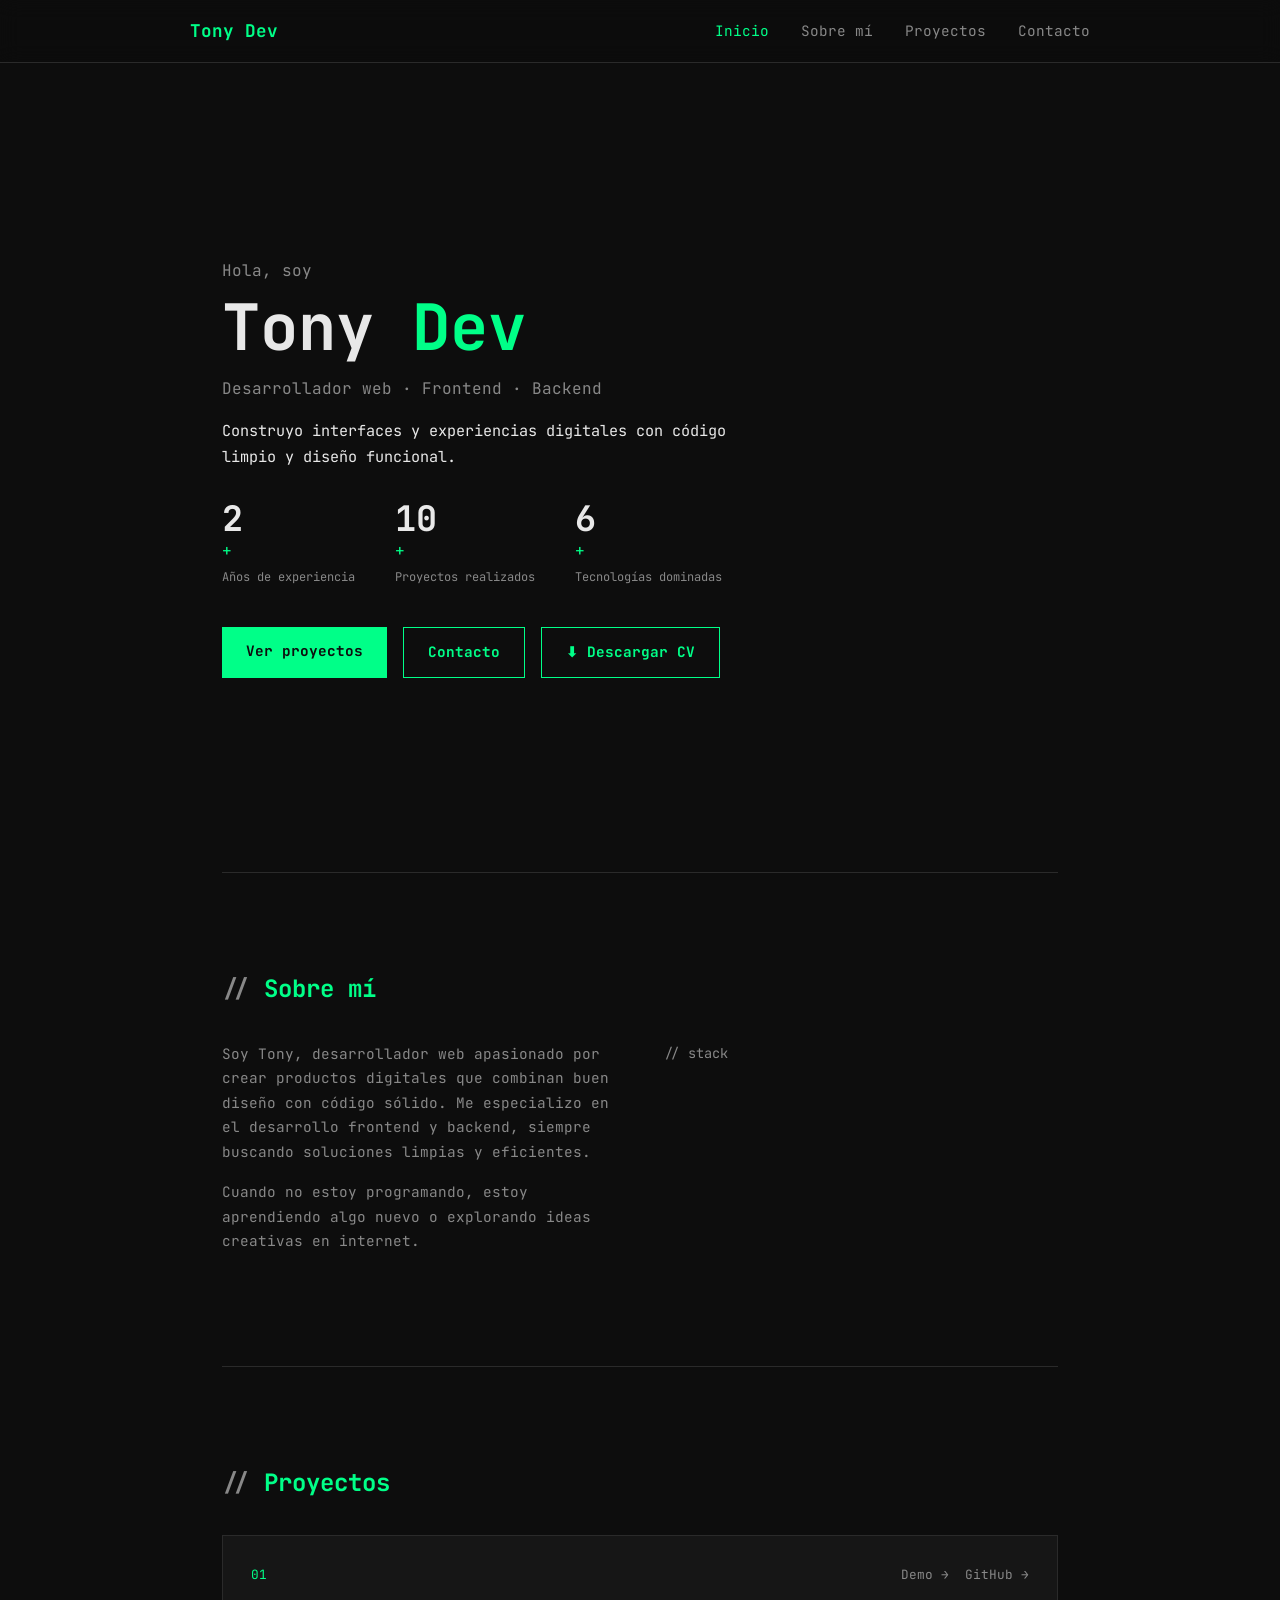
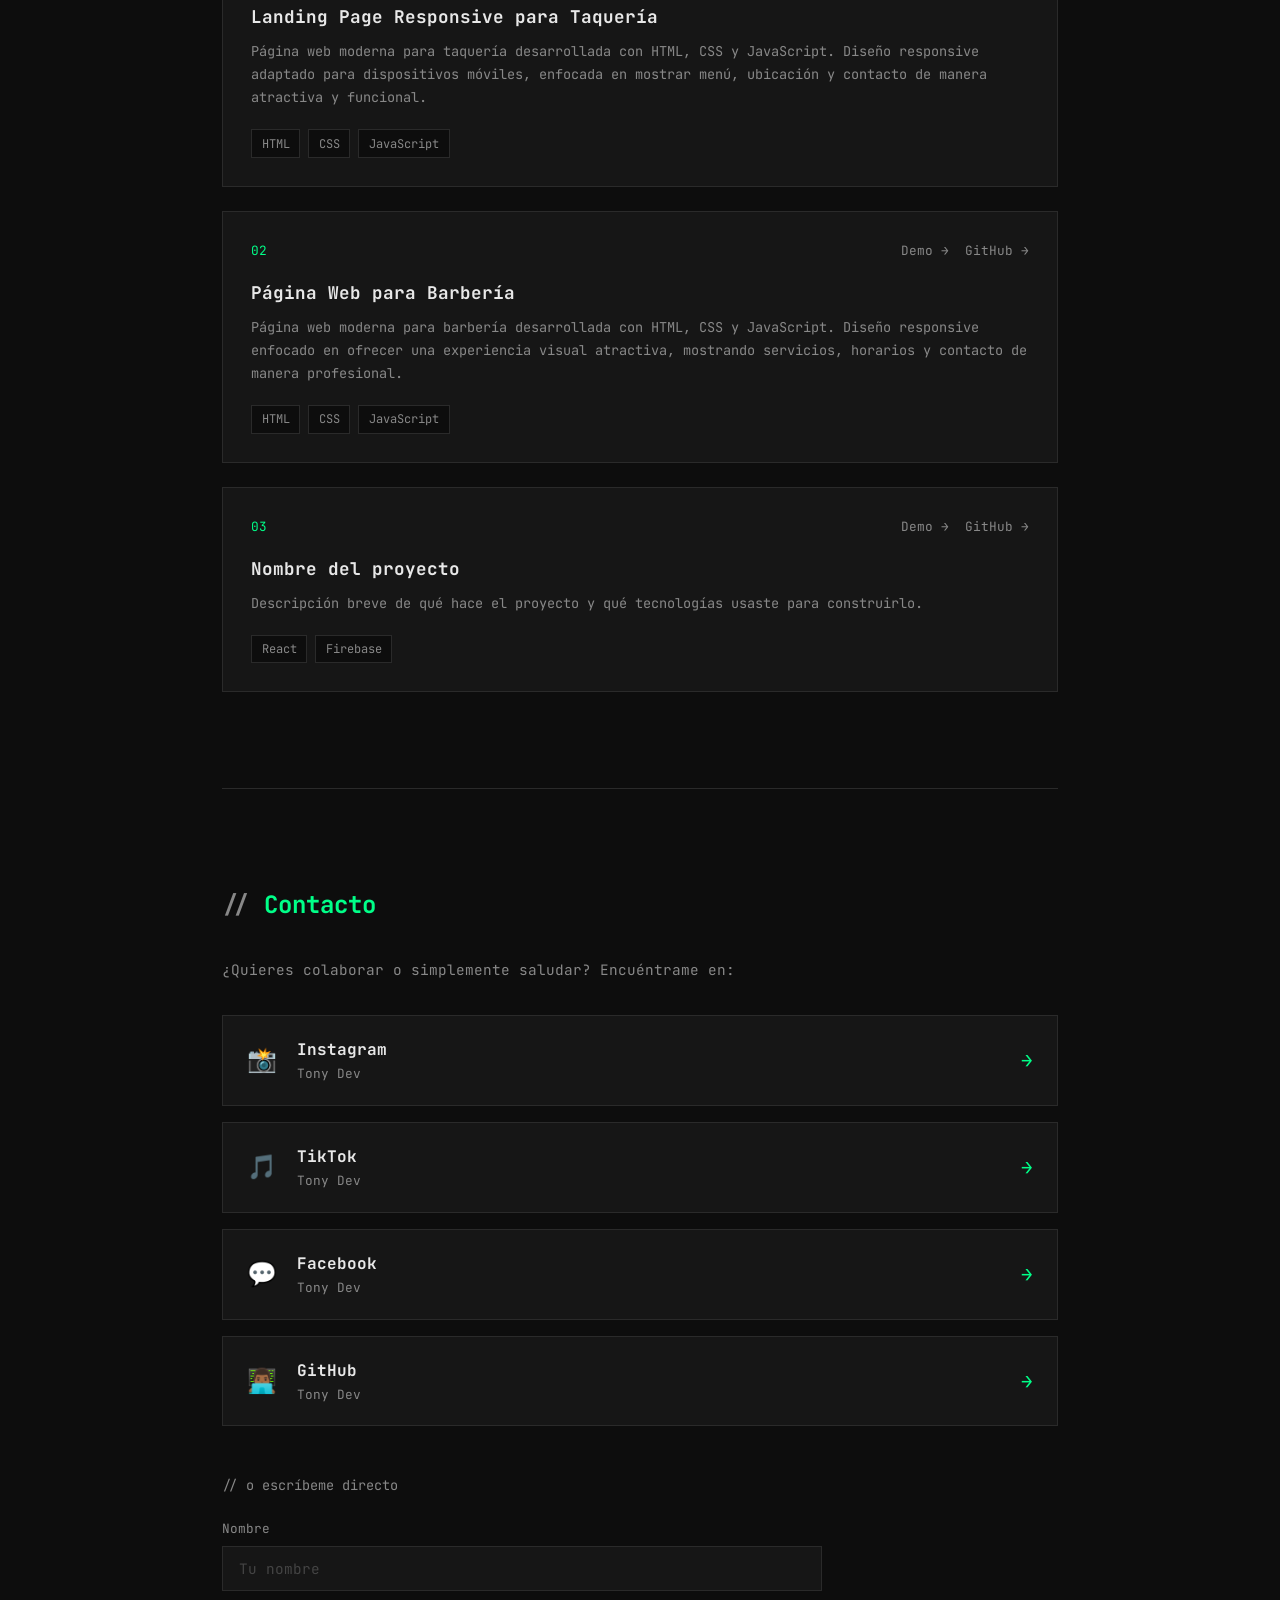
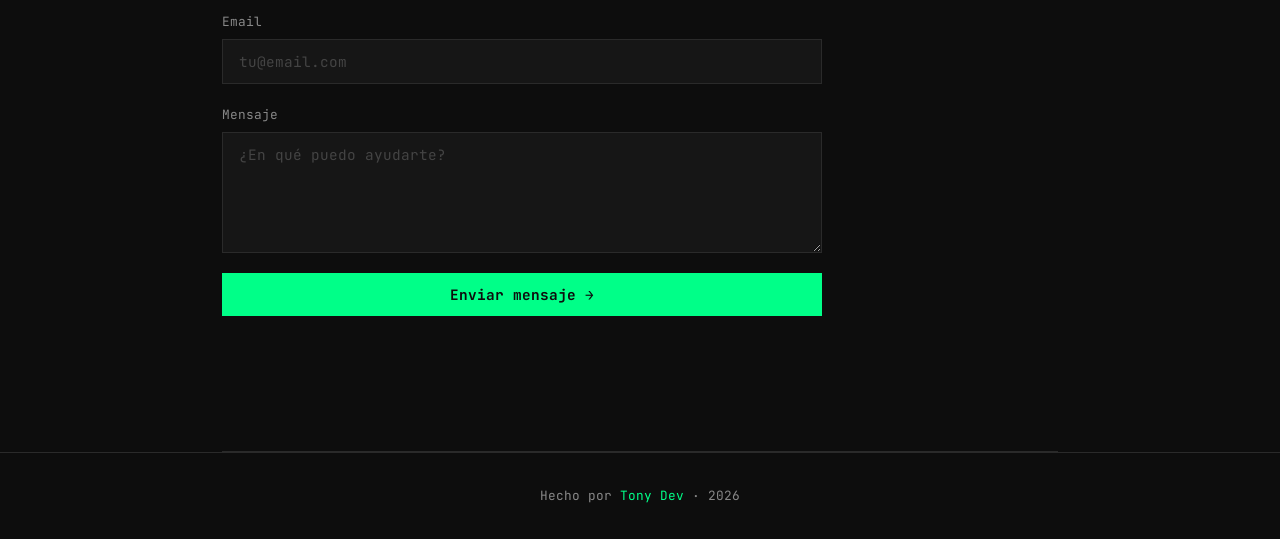
==== index.html @ b58c7fb5 "index.html" ====
<!DOCTYPE html>
<html lang="es">
<head>
  <meta charset="UTF-8" />
  <meta name="viewport" content="width=device-width, initial-scale=1.0" />
  <title>Tony Dev — Desarrollador Web</title>

  <!-- ── Open Graph / Meta tags ── -->
  <meta name="description" content="Tony Dev — Desarrollador web Frontend & Backend. Construyo interfaces y experiencias digitales con código limpio y diseño funcional." />
  <meta property="og:title" content="Tony Dev — Desarrollador Web" />
  <meta property="og:description" content="Portafolio de Tony Dev. Desarrollador web especializado en Frontend y Backend." />
  <meta property="og:image" content="/favicon-192x192.png" />
  <meta property="og:url" content="https://tony-dev-tt.vercel.app/" />
  <meta property="og:type" content="website" />
  <meta name="twitter:card" content="summary_large_image" />
  <meta name="twitter:title" content="Tony Dev — Desarrollador Web" />
  <meta name="twitter:description" content="Portafolio de Tony Dev. Desarrollador web especializado en Frontend y Backend." />
  <meta name="twitter:image" content="/favicon-192x192.png" />

  <!-- ── Favicons ── -->
  <link rel="icon" type="image/x-icon" href="/favicon.ico">
  <link rel="icon" type="image/png" sizes="32x32" href="/favicon-32x32.png">
  <link rel="icon" type="image/png" sizes="16x16" href="/favicon-16x16.png">
  <link rel="apple-touch-icon" sizes="180x180" href="/apple-touch-icon.png">
  <link rel="icon" type="image/png" sizes="192x192" href="/favicon-192x192.png">

  <!-- ── Fuente ── -->
  <link rel="preconnect" href="https://fonts.googleapis.com">
  <link rel="preconnect" href="https://fonts.gstatic.com" crossorigin>
  <link href="https://fonts.googleapis.com/css2?family=JetBrains+Mono:wght@400;700&display=swap" rel="stylesheet">

  <link rel="stylesheet" href="styles.css" />
</head>
<body>

  <!-- NAV -->
  <header>
    <nav>
      <span class="logo">Tony Dev</span>
      <ul>
        <li><a href="#hero">Inicio</a></li>
        <li><a href="#sobre-mi">Sobre mí</a></li>
        <li><a href="#proyectos">Proyectos</a></li>
        <li><a href="#contacto">Contacto</a></li>
      </ul>
      <button class="menu-btn" id="menuBtn">☰</button>
    </nav>
  </header>

  <!-- MENÚ MÓVIL -->
  <div class="menu-movil" id="menuMovil">
    <a href="#hero" onclick="cerrarMenu()">Inicio</a>
    <a href="#sobre-mi" onclick="cerrarMenu()">Sobre mí</a>
    <a href="#proyectos" onclick="cerrarMenu()">Proyectos</a>
    <a href="#contacto" onclick="cerrarMenu()">Contacto</a>
  </div>

  <main>

    <!-- HERO -->
    <section id="hero">
      <p class="hero-saludo">Hola, soy</p>
      <h1>Tony<span class="accent"> Dev</span></h1>
      <p class="hero-rol">Desarrollador web · Frontend · Backend</p>
      <p class="hero-desc">Construyo interfaces y experiencias digitales con código limpio y diseño funcional.</p>

      <!-- CONTADORES -->
      <div class="stats-row">
        <div class="stat">
          <span class="stat-num" data-target="2">0</span><span class="accent">+</span>
          <p>Años de experiencia</p>
        </div>
        <div class="stat">
          <span class="stat-num" data-target="10">0</span><span class="accent">+</span>
          <p>Proyectos realizados</p>
        </div>
        <div class="stat">
          <span class="stat-num" data-target="6">0</span><span class="accent">+</span>
          <p>Tecnologías dominadas</p>
        </div>
      </div>

      <div class="hero-btns">
        <a href="#proyectos" class="btn">Ver proyectos</a>
        <a href="#contacto" class="btn btn-outline">Contacto</a>
        <a href="/CV_Tony_Dev.pdf" download class="btn btn-outline">⬇ Descargar CV</a>
      </div>
    </section>

    <!-- SOBRE MÍ -->
    <section id="sobre-mi">
      <h2>Sobre mí</h2>
      <div class="sobre-grid">
        <div class="sobre-texto">
          <p>Soy Tony, desarrollador web apasionado por crear productos digitales que combinan buen diseño con código sólido. Me especializo en el desarrollo frontend y backend, siempre buscando soluciones limpias y eficientes.</p>
          <p>Cuando no estoy programando, estoy aprendiendo algo nuevo o explorando ideas creativas en internet.</p>
        </div>
        <div class="stack">
          <p class="stack-titulo">// stack</p>
         </div>

        </div>
      </div>
    </section>

    <!-- PROYECTOS -->
    <section id="proyectos">
      <h2>Proyectos</h2>
      <div class="proyectos-grid">

        <div class="proyecto-card">
          <div class="proyecto-header">
            <span class="proyecto-num">01</span>
            <div class="proyecto-links">
              <a href="https://autentica-nine.vercel.app/" target="_blank">Demo →</a>
              <a href="https://github.com/antoniomx45/autentica.git" target="_blank">GitHub →</a>
            </div>
          </div>
          <h3>Landing Page Responsive para Taquería</h3>
          <p>Página web moderna para taquería desarrollada con HTML, CSS y JavaScript. Diseño responsive adaptado para dispositivos móviles, enfocada en mostrar menú, ubicación y contacto de manera atractiva y funcional.</p>
          <div class="proyecto-tags">
            <span>HTML</span>
            <span>CSS</span>
            <span>JavaScript</span>
          </div>
        </div>

        <div class="proyecto-card">
          <div class="proyecto-header">
            <span class="proyecto-num">02</span>
            <div class="proyecto-links">
              <a href="https://el-caballero-barberia-de-elite.vercel.app/" target="_blank">Demo →</a>
              <a href="https://github.com/antoniomx45/El-Caballero---Barberia-de-Elite.git" target="_blank">GitHub →</a>
            </div>
          </div>
          <h3>Página Web para Barbería</h3>
          <p>Página web moderna para barbería desarrollada con HTML, CSS y JavaScript. Diseño responsive enfocado en ofrecer una experiencia visual atractiva, mostrando servicios, horarios y contacto de manera profesional.</p>
          <div class="proyecto-tags">
            <span>HTML</span>
            <span>CSS</span>
            <span>JavaScript</span>
          </div>
        </div>

        <div class="proyecto-card">
          <div class="proyecto-header">
            <span class="proyecto-num">03</span>
            <div class="proyecto-links">
              <a href="#" target="_blank">Demo →</a>
              <a href="#" target="_blank">GitHub →</a>
            </div>
          </div>
          <h3>Nombre del proyecto</h3>
          <p>Descripción breve de qué hace el proyecto y qué tecnologías usaste para construirlo.</p>
          <div class="proyecto-tags">
            <span>React</span>
            <span>Firebase</span>
          </div>
        </div>

      </div>
    </section>

    <!-- CONTACTO -->
    <section id="contacto">
      <h2>Contacto</h2>
      <p class="contacto-intro">¿Quieres colaborar o simplemente saludar? Encuéntrame en:</p>

      <div class="contacto-grid">

        <a href="https://www.instagram.com/tony.exe404notfound?igsh=bXY0ZzF0MzF4dWli" target="_blank" rel="noopener noreferrer" class="contacto-card">
          <span class="contacto-icon">📸</span>
          <div>
            <p class="contacto-nombre">Instagram</p>
            <p class="contacto-usuario">Tony Dev</p>
          </div>
          <span class="contacto-arrow">→</span>
        </a>

        <a href="https://www.tiktok.com/@tony.exe404notfound?_r=1&_t=ZS-96MgQeDkelk" target="_blank" rel="noopener noreferrer" class="contacto-card">
          <span class="contacto-icon">🎵</span>
          <div>
            <p class="contacto-nombre">TikTok</p>
            <p class="contacto-usuario">Tony Dev</p>
          </div>
          <span class="contacto-arrow">→</span>
        </a>

        <a href="https://www.facebook.com/share/17xraXXEEw/" target="_blank" rel="noopener noreferrer" class="contacto-card">
          <span class="contacto-icon">💬</span>
          <div>
            <p class="contacto-nombre">Facebook</p>
            <p class="contacto-usuario">Tony Dev</p>
          </div>
          <span class="contacto-arrow">→</span>
        </a>

        <a href="https://github.com/antoniomx45/" target="_blank" rel="noopener noreferrer" class="contacto-card">
          <span class="contacto-icon">👨🏾‍💻</span>
          <div>
            <p class="contacto-nombre">GitHub</p>
            <p class="contacto-usuario">Tony Dev</p>
          </div>
          <span class="contacto-arrow">→</span>
        </a>

      </div>

      <!-- FORMULARIO -->
      <div class="form-wrapper">
        <p class="stack-titulo">// o escríbeme directo</p>
        <form class="contacto-form" id="contactoForm">
          <div class="form-group">
            <label for="nombre">Nombre</label>
            <input type="text" id="nombre" name="nombre" placeholder="Tu nombre" required />
          </div>
          <div class="form-group">
            <label for="email">Email</label>
            <input type="email" id="email" name="email" placeholder="tu@email.com" required />
          </div>
          <div class="form-group">
            <label for="mensaje">Mensaje</label>
            <textarea id="mensaje" name="mensaje" rows="5" placeholder="¿En qué puedo ayudarte?" required></textarea>
          </div>
          <button type="submit" class="btn">Enviar mensaje →</button>
          <p class="form-status" id="formStatus"></p>
        </form>
      </div>

    </section>

  </main>

  <!-- FOOTER -->
  <footer>
    <p>Hecho por <span class="accent">Tony Dev</span> · 2026</p>
  </footer>

  <script src="script.js"></script>
  <script>
    // ── Contadores animados ──
    function animarContadores() {
      const nums = document.querySelectorAll('.stat-num');
      nums.forEach(el => {
        const target = +el.getAttribute('data-target');
        const duration = 1500;
        const step = target / (duration / 16);
        let current = 0;
        const timer = setInterval(() => {
          current += step;
          if (current >= target) {
            el.textContent = target;
            clearInterval(timer);
          } else {
            el.textContent = Math.floor(current);
          }
        }, 16);
      });
    }

    // Disparar contadores cuando el hero sea visible
    const heroObserver = new IntersectionObserver((entries) => {
      entries.forEach(e => {
        if (e.isIntersecting) {
          animarContadores();
          heroObserver.disconnect();
        }
      });
    }, { threshold: 0.3 });
    heroObserver.observe(document.getElementById('hero'));

    // ── Formulario: abrir correo ──
    document.getElementById('contactoForm').addEventListener('submit', function(e) {
      e.preventDefault();
      const nombre = document.getElementById('nombre').value;
      const email = document.getElementById('email').value;
      const mensaje = document.getElementById('mensaje').value;
      const subject = encodeURIComponent(`Contacto desde portafolio — ${nombre}`);
      const body = encodeURIComponent(`Nombre: ${nombre}\nEmail: ${email}\n\n${mensaje}`);
      window.location.href = `mailto:antonio.rosales.1922@gmail.com?subject=${subject}&body=${body}`;
      document.getElementById('formStatus').textContent = '✅ Abriendo tu cliente de correo...';
    });
  </script>

</body>
</html>
---- styles.css ----
/* ── Reset & Variables ── */
*, *::before, *::after {
  margin: 0;
  padding: 0;
  box-sizing: border-box;
}

:root {
  --bg: #0d0d0d;
  --bg-card: #161616;
  --text: #e8e8e8;
  --text-muted: #888;
  --accent: #00ff88;
  --border: #2a2a2a;
  --font-mono: 'JetBrains Mono', 'Courier New', monospace;
}

/* ── Base ── */
html {
  scroll-behavior: smooth;
}

body {
  background-color: var(--bg);
  color: var(--text);
  font-family: var(--font-mono);
  line-height: 1.7;
}

a {
  color: var(--accent);
  text-decoration: none;
}

a:hover {
  text-decoration: underline;
}

/* ── Nav ── */
header {
  position: sticky;
  top: 0;
  background-color: rgba(13,13,13,0.92);
  backdrop-filter: blur(10px);
  border-bottom: 1px solid var(--border);
  padding: 1rem 2rem;
  z-index: 100;
}

nav {
  display: flex;
  justify-content: space-between;
  align-items: center;
  max-width: 900px;
  margin: 0 auto;
}

.logo {
  font-weight: 700;
  color: var(--accent);
  font-size: 1.1rem;
}

nav ul {
  list-style: none;
  display: flex;
  gap: 2rem;
}

nav ul a {
  color: var(--text-muted);
  font-size: 0.9rem;
  transition: color 0.2s;
}

nav ul a:hover {
  color: var(--accent);
  text-decoration: none;
}

.menu-btn {
  display: none;
  background: none;
  border: none;
  color: var(--accent);
  font-size: 1.4rem;
  cursor: pointer;
}

/* ── Menú móvil ── */
.menu-movil {
  display: none;
  flex-direction: column;
  background: var(--bg-card);
  border-bottom: 1px solid var(--border);
  padding: 1rem 2rem;
  gap: 1rem;
  position: sticky;
  top: 57px;
  z-index: 99;
}

.menu-movil.activo {
  display: flex;
}

.menu-movil a {
  color: var(--text-muted);
  font-size: 0.95rem;
  transition: color 0.2s;
}

.menu-movil a:hover {
  color: var(--accent);
  text-decoration: none;
}

/* ── Main ── */
main {
  max-width: 900px;
  margin: 0 auto;
  padding: 0 2rem;
}

section {
  padding: 6rem 0;
  border-bottom: 1px solid var(--border);
}

h2 {
  font-size: 1.5rem;
  color: var(--accent);
  margin-bottom: 2rem;
}

h2::before {
  content: '// ';
  color: var(--text-muted);
}

/* ── Hero ── */
#hero {
  min-height: 90vh;
  display: flex;
  flex-direction: column;
  justify-content: center;
}

.hero-saludo {
  color: var(--text-muted);
  font-size: 1rem;
  margin-bottom: 0.5rem;
}

h1 {
  font-size: clamp(2.5rem, 6vw, 4rem);
  line-height: 1.1;
  margin-bottom: 0.75rem;
}

.accent {
  color: var(--accent);
}

.hero-rol {
  color: var(--text-muted);
  font-size: 1rem;
  margin-bottom: 1rem;
}

.hero-desc {
  color: var(--text);
  font-size: 0.95rem;
  max-width: 520px;
  margin-bottom: 2rem;
}

/* ── Contadores ── */
.stats-row {
  display: flex;
  gap: 2.5rem;
  margin-bottom: 2.5rem;
  flex-wrap: wrap;
}

.stat {
  display: flex;
  flex-direction: column;
}

.stat-num {
  font-size: 2.2rem;
  font-weight: 700;
  color: var(--text);
  line-height: 1;
}

.stat p {
  color: var(--text-muted);
  font-size: 0.75rem;
  margin-top: 0.2rem;
}

/* ── Botones ── */
.hero-btns {
  display: flex;
  gap: 1rem;
  flex-wrap: wrap;
}

.btn {
  display: inline-block;
  background: var(--accent);
  color: #0d0d0d;
  padding: 0.75rem 1.5rem;
  font-family: var(--font-mono);
  font-size: 0.9rem;
  font-weight: 700;
  transition: opacity 0.2s, transform 0.2s;
  cursor: pointer;
  border: none;
}

.btn:hover {
  opacity: 0.85;
  text-decoration: none;
  color: #0d0d0d;
  transform: translateY(-2px);
}

.btn-outline {
  background: transparent;
  color: var(--accent);
  border: 1px solid var(--accent);
}

.btn-outline:hover {
  background: var(--accent);
  color: #0d0d0d;
  opacity: 1;
}

/* ── Sobre mí ── */
.sobre-grid {
  display: grid;
  grid-template-columns: 1fr 1fr;
  gap: 3rem;
}

.sobre-texto p {
  color: var(--text-muted);
  font-size: 0.9rem;
  margin-bottom: 1rem;
}

.stack-titulo {
  color: var(--text-muted);
  font-size: 0.85rem;
  margin-bottom: 1rem;
}

.stack-grid {
  display: flex;
  flex-wrap: wrap;
  gap: 0.6rem;
}

/* ── Stack con íconos ── */
.stack-item {
  display: flex;
  align-items: center;
  gap: 0.4rem;
  border: 1px solid var(--border);
  color: var(--accent);
  padding: 0.4rem 0.85rem;
  font-size: 0.8rem;
  transition: border-color 0.2s, background 0.2s;
  cursor: default;
}

.stack-item:hover {
  border-color: var(--accent);
  background: rgba(0,255,136,0.05);
}

.stack-item img {
  width: 16px;
  height: 16px;
  object-fit: contain;
}

/* ── Proyectos ── */
.proyectos-grid {
  display: grid;
  grid-template-columns: 1fr;
  gap: 1.5rem;
}

.proyecto-card {
  background: var(--bg-card);
  border: 1px solid var(--border);
  padding: 1.75rem;
  transition: border-color 0.2s, transform 0.2s;
}

.proyecto-card:hover {
  border-color: var(--accent);
  transform: translateY(-3px);
}

.proyecto-header {
  display: flex;
  justify-content: space-between;
  align-items: center;
  margin-bottom: 1rem;
}

.proyecto-num {
  color: var(--accent);
  font-size: 0.8rem;
}

.proyecto-links {
  display: flex;
  gap: 1rem;
}

.proyecto-links a {
  font-size: 0.8rem;
  color: var(--text-muted);
  transition: color 0.2s;
}

.proyecto-links a:hover {
  color: var(--accent);
  text-decoration: none;
}

.proyecto-card h3 {
  font-size: 1.1rem;
  margin-bottom: 0.5rem;
  color: var(--text);
}

.proyecto-card p {
  color: var(--text-muted);
  font-size: 0.85rem;
  margin-bottom: 1.25rem;
}

.proyecto-tags {
  display: flex;
  flex-wrap: wrap;
  gap: 0.5rem;
}

.proyecto-tags span {
  background: var(--bg);
  border: 1px solid var(--border);
  color: var(--text-muted);
  padding: 0.2rem 0.6rem;
  font-size: 0.75rem;
}

/* ── Contacto ── */
.contacto-intro {
  color: var(--text-muted);
  font-size: 0.9rem;
  margin-bottom: 2rem;
}

.contacto-grid {
  display: flex;
  flex-direction: column;
  gap: 1rem;
}

.contacto-card {
  display: flex;
  align-items: center;
  gap: 1.25rem;
  padding: 1.25rem 1.5rem;
  background: var(--bg-card);
  border: 1px solid var(--border);
  color: var(--text);
  text-decoration: none;
  transition: border-color 0.2s, transform 0.2s;
}

.contacto-card:hover {
  border-color: var(--accent);
  transform: translateX(6px);
  text-decoration: none;
}

.contacto-icon {
  font-size: 1.5rem;
}

.contacto-nombre {
  font-weight: 700;
  font-size: 1rem;
  color: var(--text);
  margin: 0;
}

.contacto-usuario {
  font-size: 0.8rem;
  color: var(--text-muted);
  margin: 0;
}

.contacto-arrow {
  margin-left: auto;
  color: var(--accent);
  font-size: 1.2rem;
  transition: transform 0.2s;
}

.contacto-card:hover .contacto-arrow {
  transform: translateX(4px);
}

/* ── Formulario ── */
.form-wrapper {
  margin-top: 3rem;
}

.contacto-form {
  display: flex;
  flex-direction: column;
  gap: 1.25rem;
  margin-top: 1.25rem;
  max-width: 600px;
}

.form-group {
  display: flex;
  flex-direction: column;
  gap: 0.4rem;
}

.form-group label {
  color: var(--text-muted);
  font-size: 0.8rem;
}

.form-group input,
.form-group textarea {
  background: var(--bg-card);
  border: 1px solid var(--border);
  color: var(--text);
  font-family: var(--font-mono);
  font-size: 0.9rem;
  padding: 0.75rem 1rem;
  outline: none;
  transition: border-color 0.2s;
  resize: vertical;
}

.form-group input:focus,
.form-group textarea:focus {
  border-color: var(--accent);
}

.form-group input::placeholder,
.form-group textarea::placeholder {
  color: #444;
}

.form-status {
  color: var(--accent);
  font-size: 0.85rem;
  min-height: 1.2rem;
}

/* ── Footer ── */
footer {
  text-align: center;
  padding: 2rem;
  color: var(--text-muted);
  font-size: 0.8rem;
  border-top: 1px solid var(--border);
}

/* ── Animaciones de entrada ── */
section {
  opacity: 0;
  transform: translateY(24px);
  transition: opacity 0.6s ease, transform 0.6s ease;
}

section.visible {
  opacity: 1;
  transform: translateY(0);
}

nav ul a.activo {
  color: var(--accent);
}

/* ── Responsive ── */
@media (max-width: 640px) {
  nav ul {
    display: none;
  }

  .menu-btn {
    display: block;
  }

  .sobre-grid {
    grid-template-columns: 1fr;
    gap: 2rem;
  }

  section {
    padding: 4rem 0;
  }

  .stats-row {
    gap: 1.5rem;
  }

  .hero-btns {
    flex-direction: column;
  }

  .btn {
    text-align: center;
  }
}
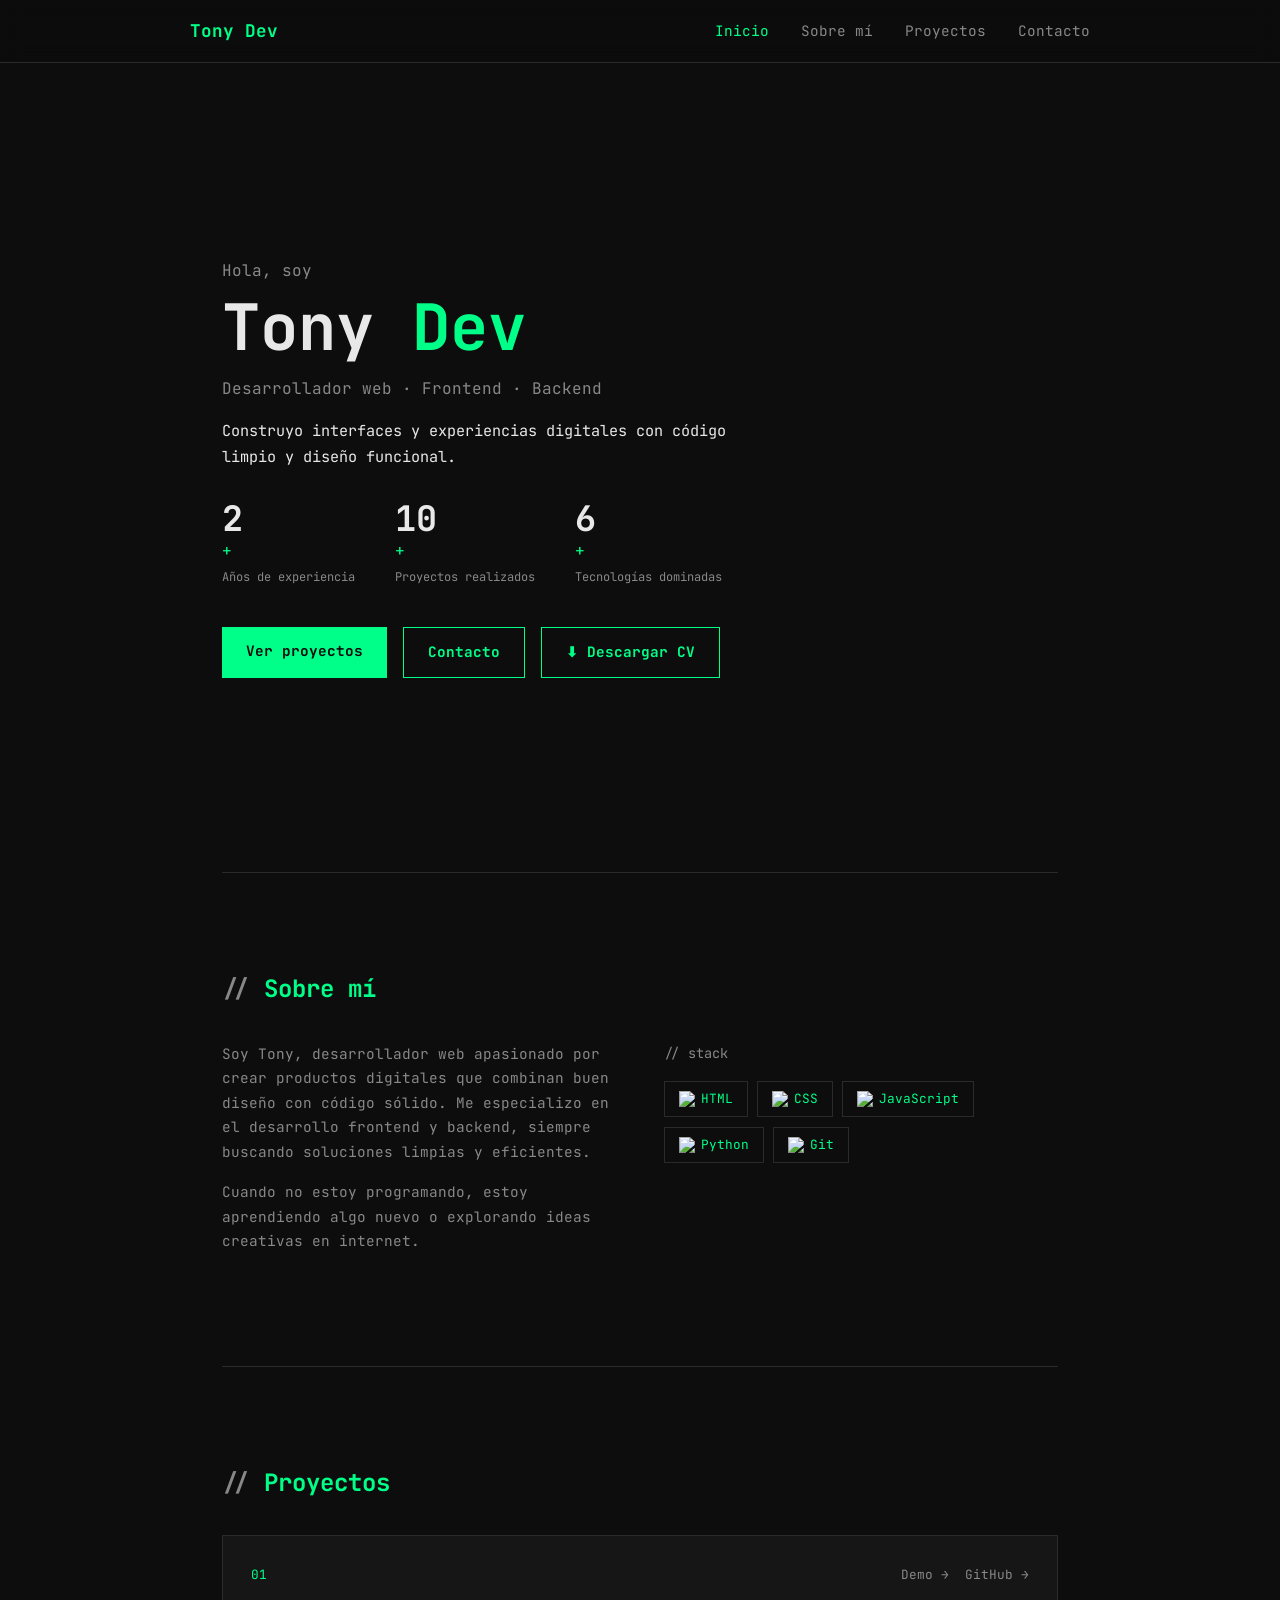
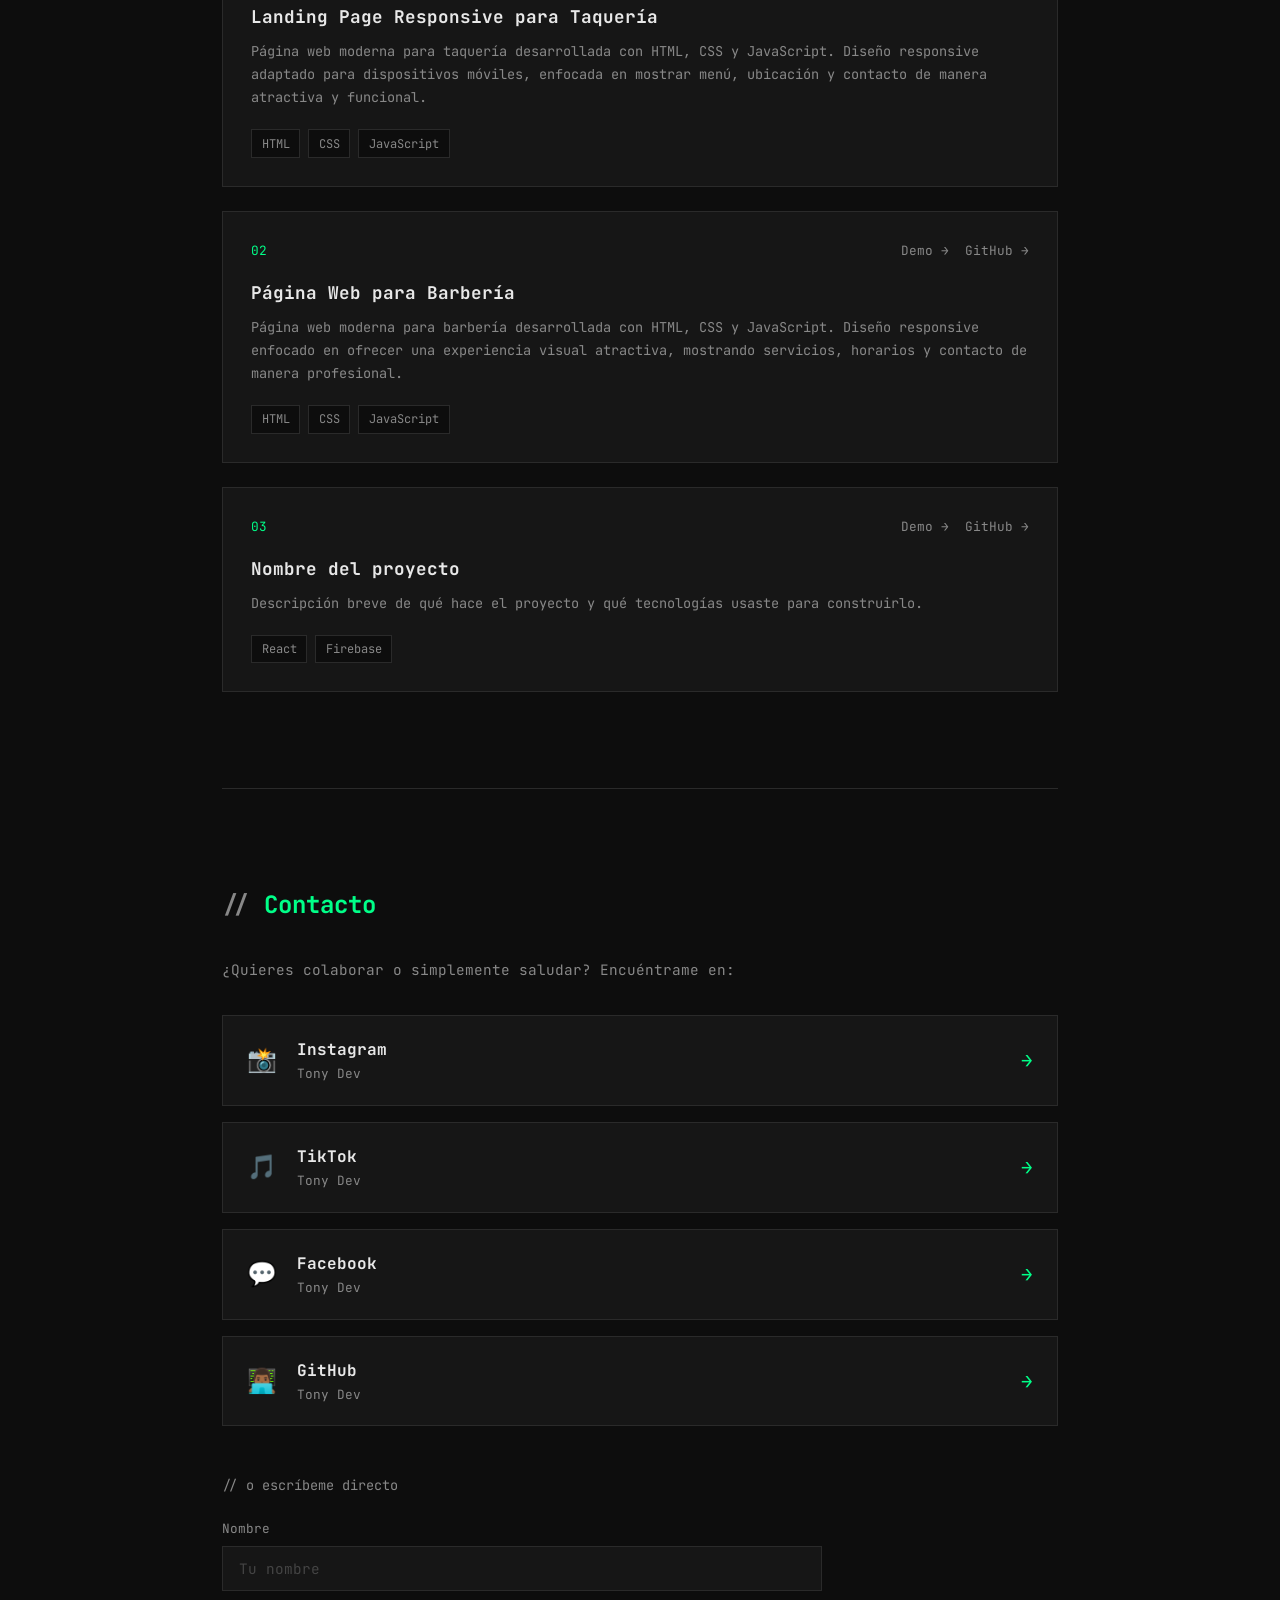
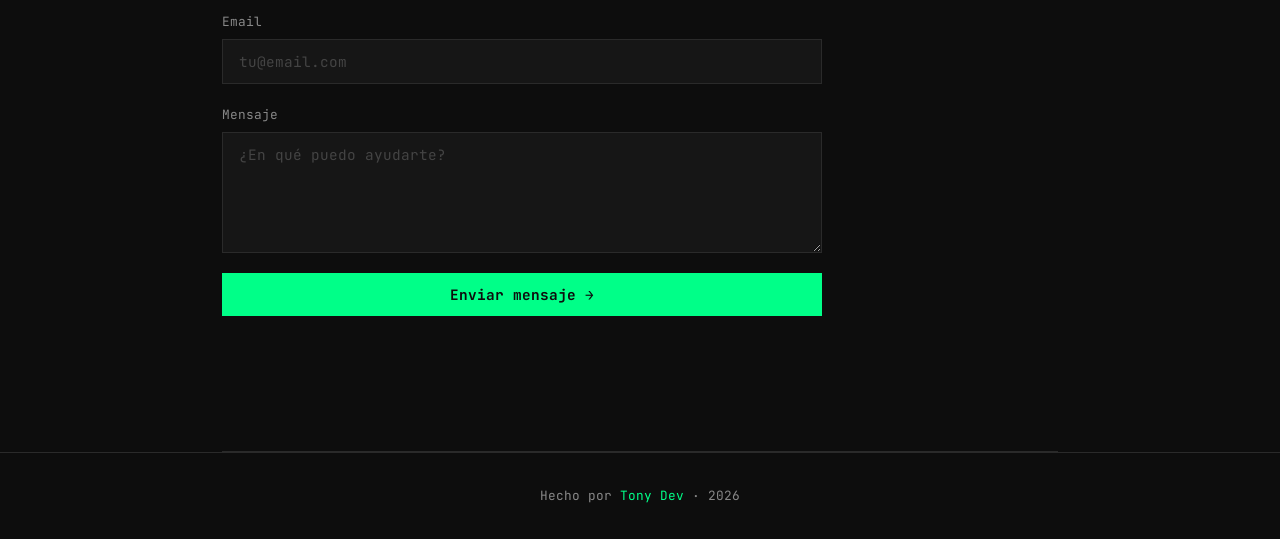
==== commit ae55fb6f: "index.html" ====
--- a/index.html
+++ b/index.html
@@ -97,8 +97,28 @@
         </div>
         <div class="stack">
           <p class="stack-titulo">// stack</p>
-         </div>
-
+          <div class="stack-grid">
+  <span class="stack-item">
+    <img src="https://cdn.jsdelivr.net/gh/devicons/devicon/icons/html5/html5-original.svg" alt="HTML" />
+    HTML
+  </span>
+  <span class="stack-item">
+    <img src="https://cdn.jsdelivr.net/gh/devicons/devicon/icons/css3/css3-original.svg" alt="CSS" />
+    CSS
+  </span>
+  <span class="stack-item">
+    <img src="https://cdn.jsdelivr.net/gh/devicons/devicon/icons/javascript/javascript-original.svg" alt="JavaScript" />
+    JavaScript
+  </span>
+  <span class="stack-item">
+    <img src="https://cdn.jsdelivr.net/gh/devicons/devicon/icons/python/python-original.svg" alt="Python" />
+    Python
+  </span>
+  <span class="stack-item">
+    <img src="https://cdn.jsdelivr.net/gh/devicons/devicon/icons/git/git-original.svg" alt="Git" />
+    Git
+  </span>
+</div>
         </div>
       </div>
     </section>
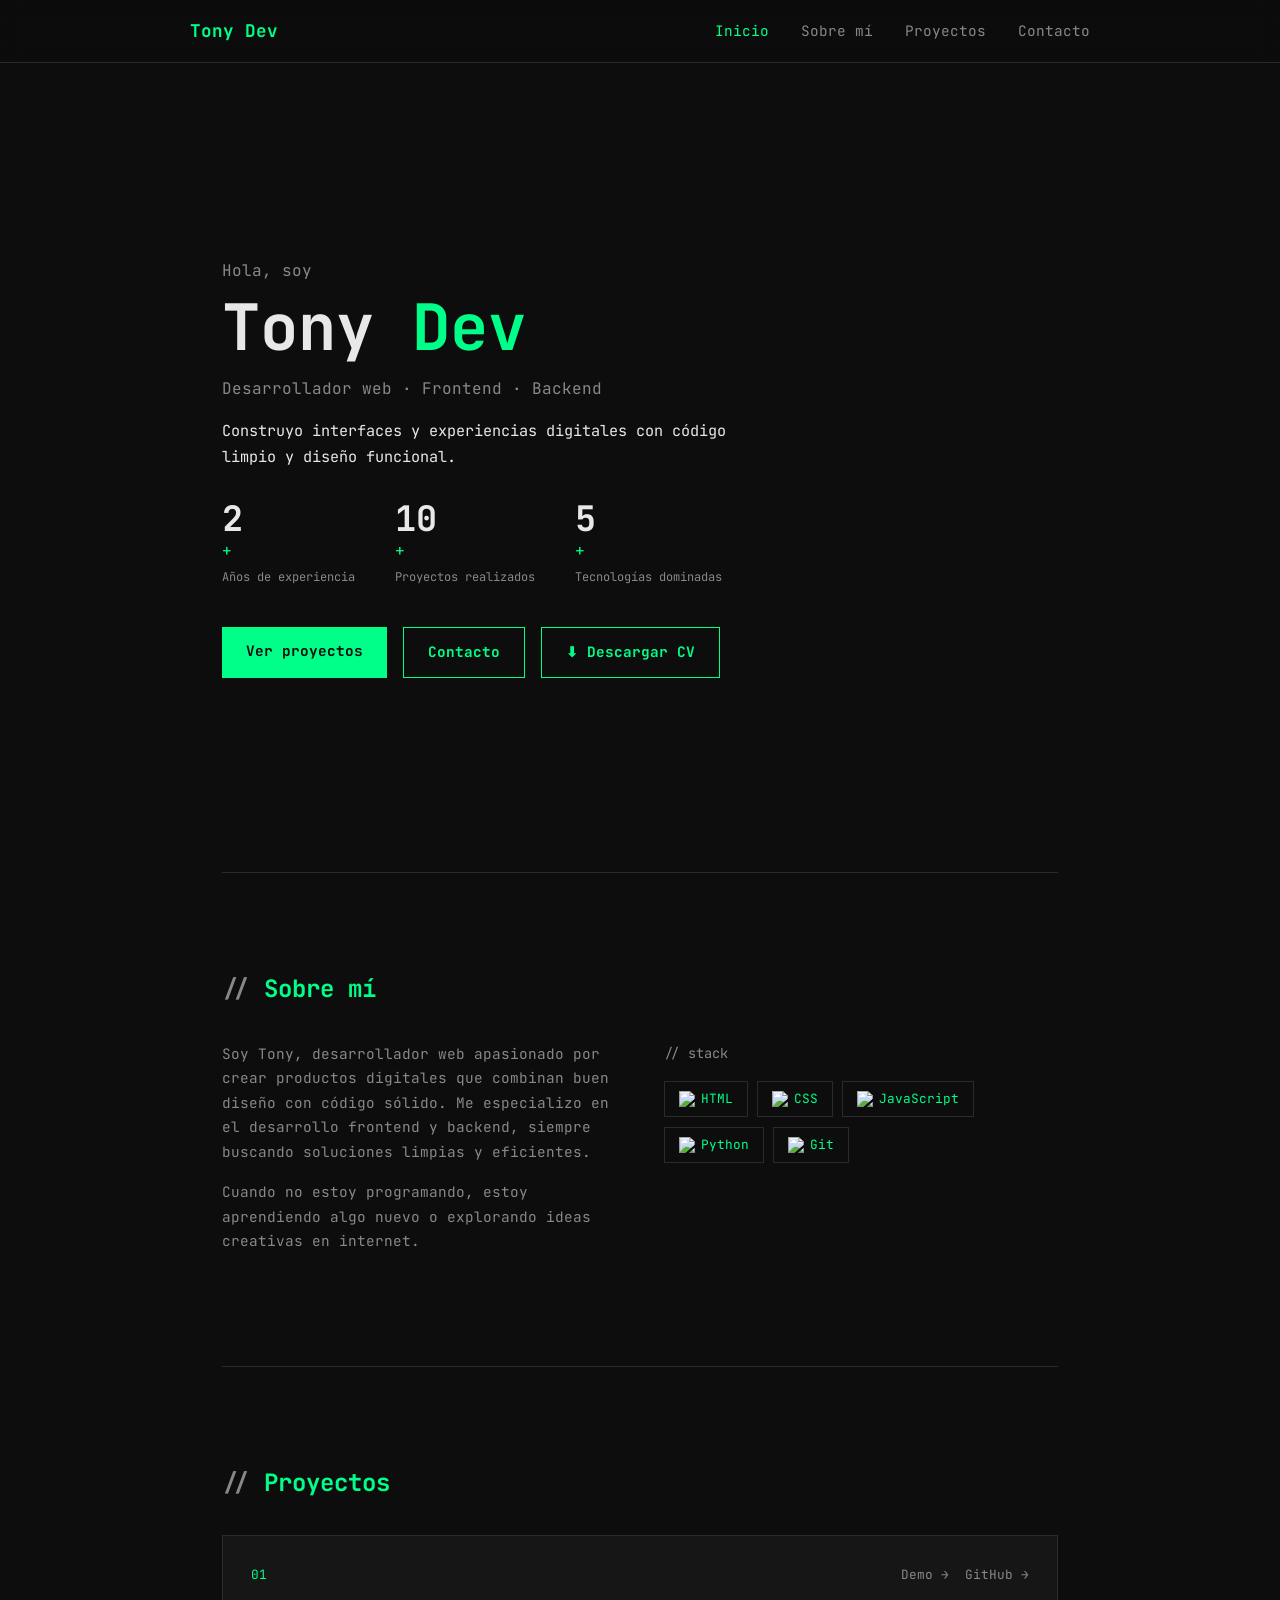
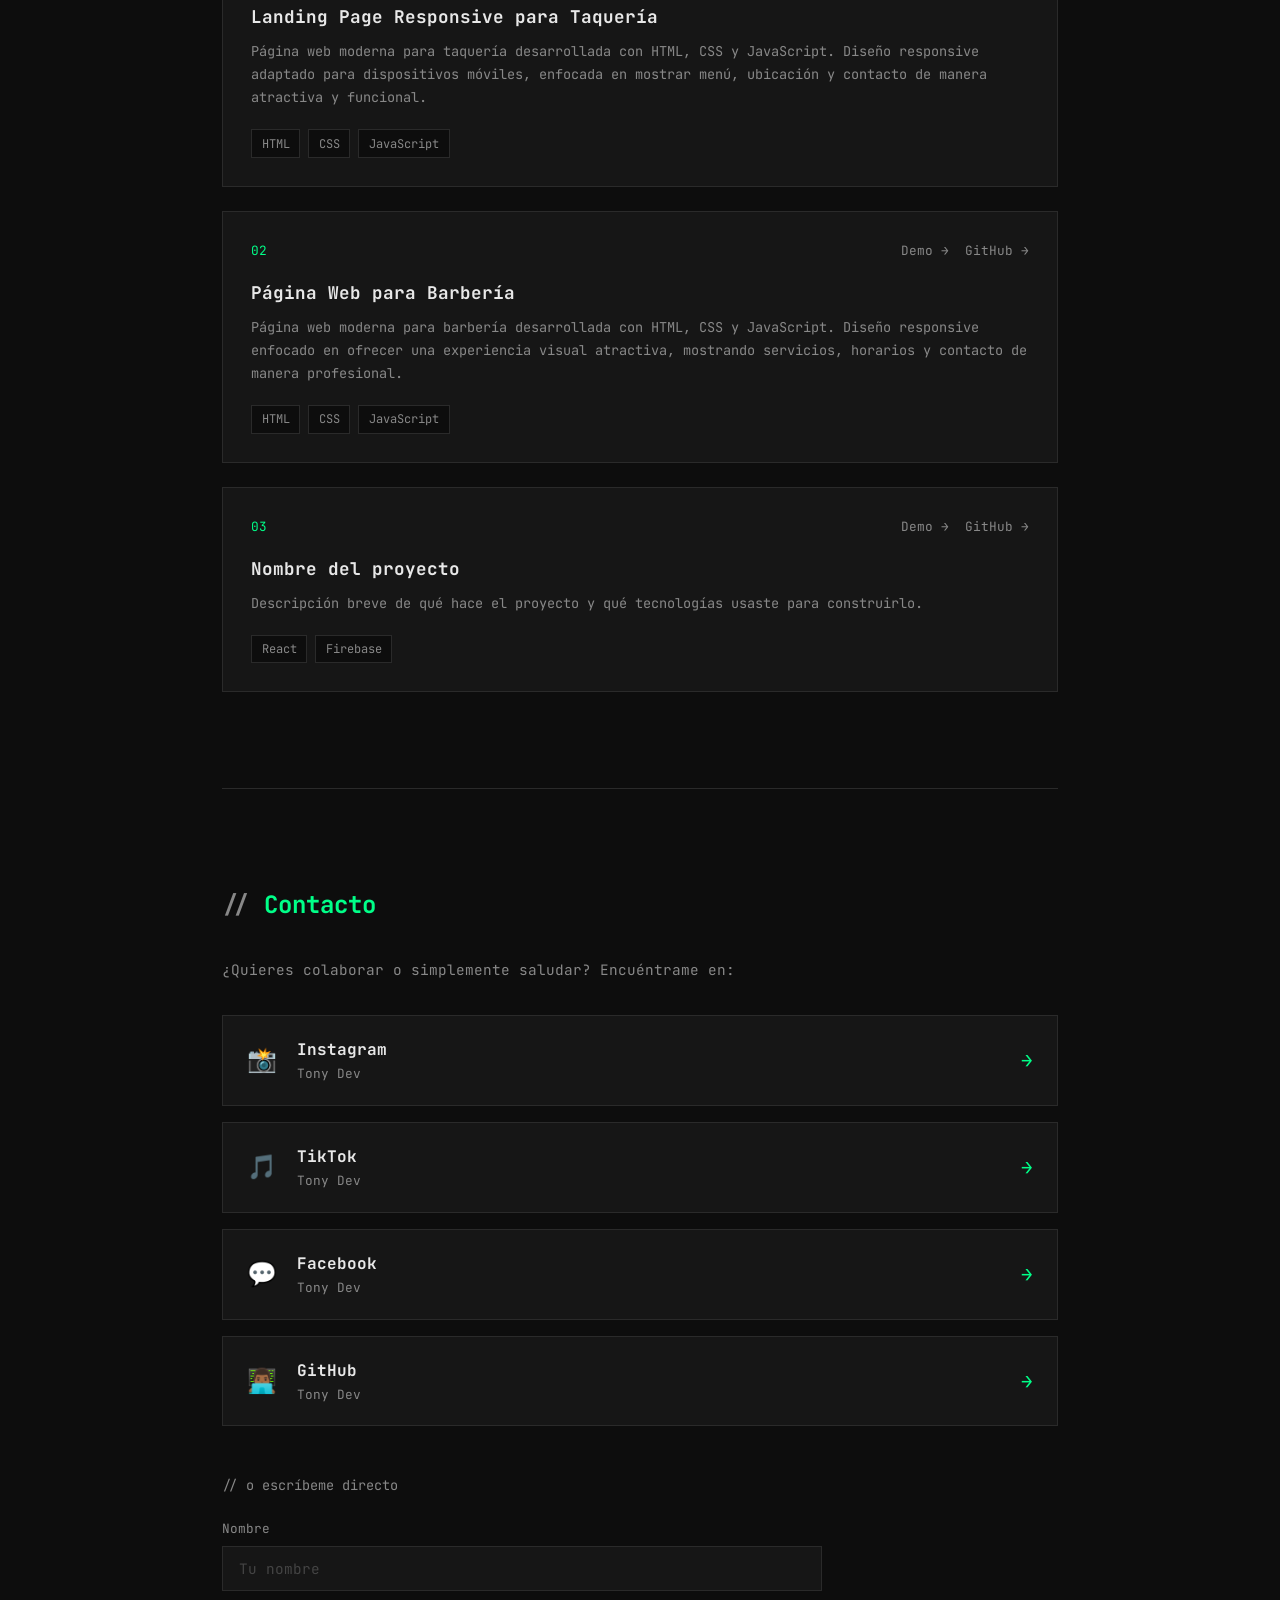
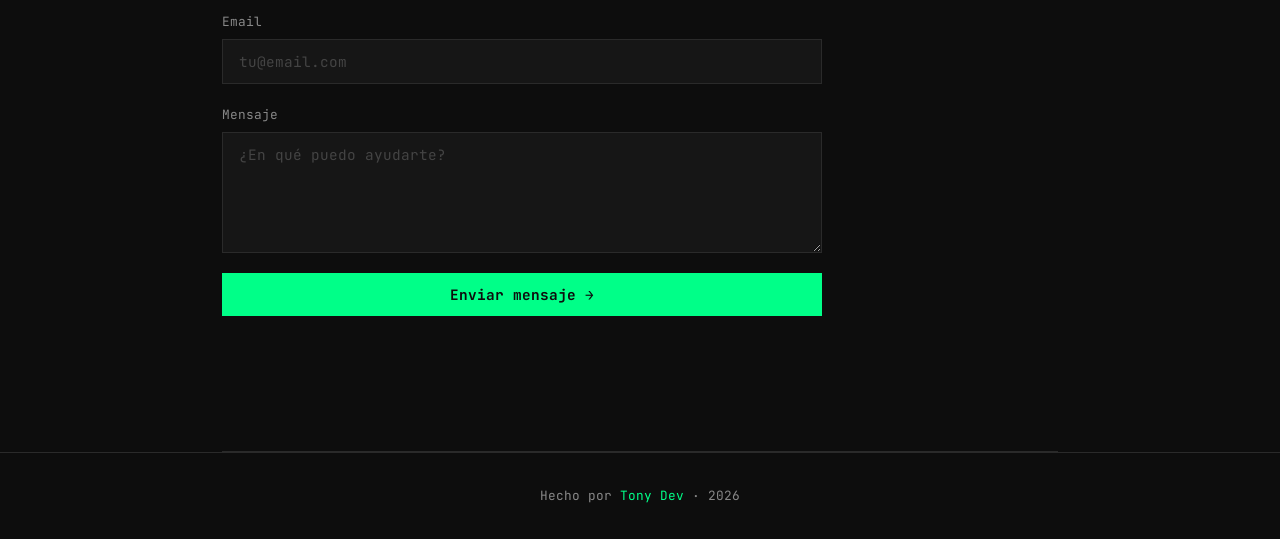
==== commit 530ccfb7: "Update index.html" ====
--- a/index.html
+++ b/index.html
@@ -75,7 +75,7 @@
           <p>Proyectos realizados</p>
         </div>
         <div class="stat">
-          <span class="stat-num" data-target="6">0</span><span class="accent">+</span>
+          <span class="stat-num" data-target="5">0</span><span class="accent">+</span>
           <p>Tecnologías dominadas</p>
         </div>
       </div>
@@ -83,7 +83,7 @@
       <div class="hero-btns">
         <a href="#proyectos" class="btn">Ver proyectos</a>
         <a href="#contacto" class="btn btn-outline">Contacto</a>
-        <a href="/CV_Tony_Dev.pdf" download class="btn btn-outline">⬇ Descargar CV</a>
+        <a href="/cv-tony-dev.pdf" download class="btn btn-outline">⬇ Descargar CV</a>
       </div>
     </section>
 
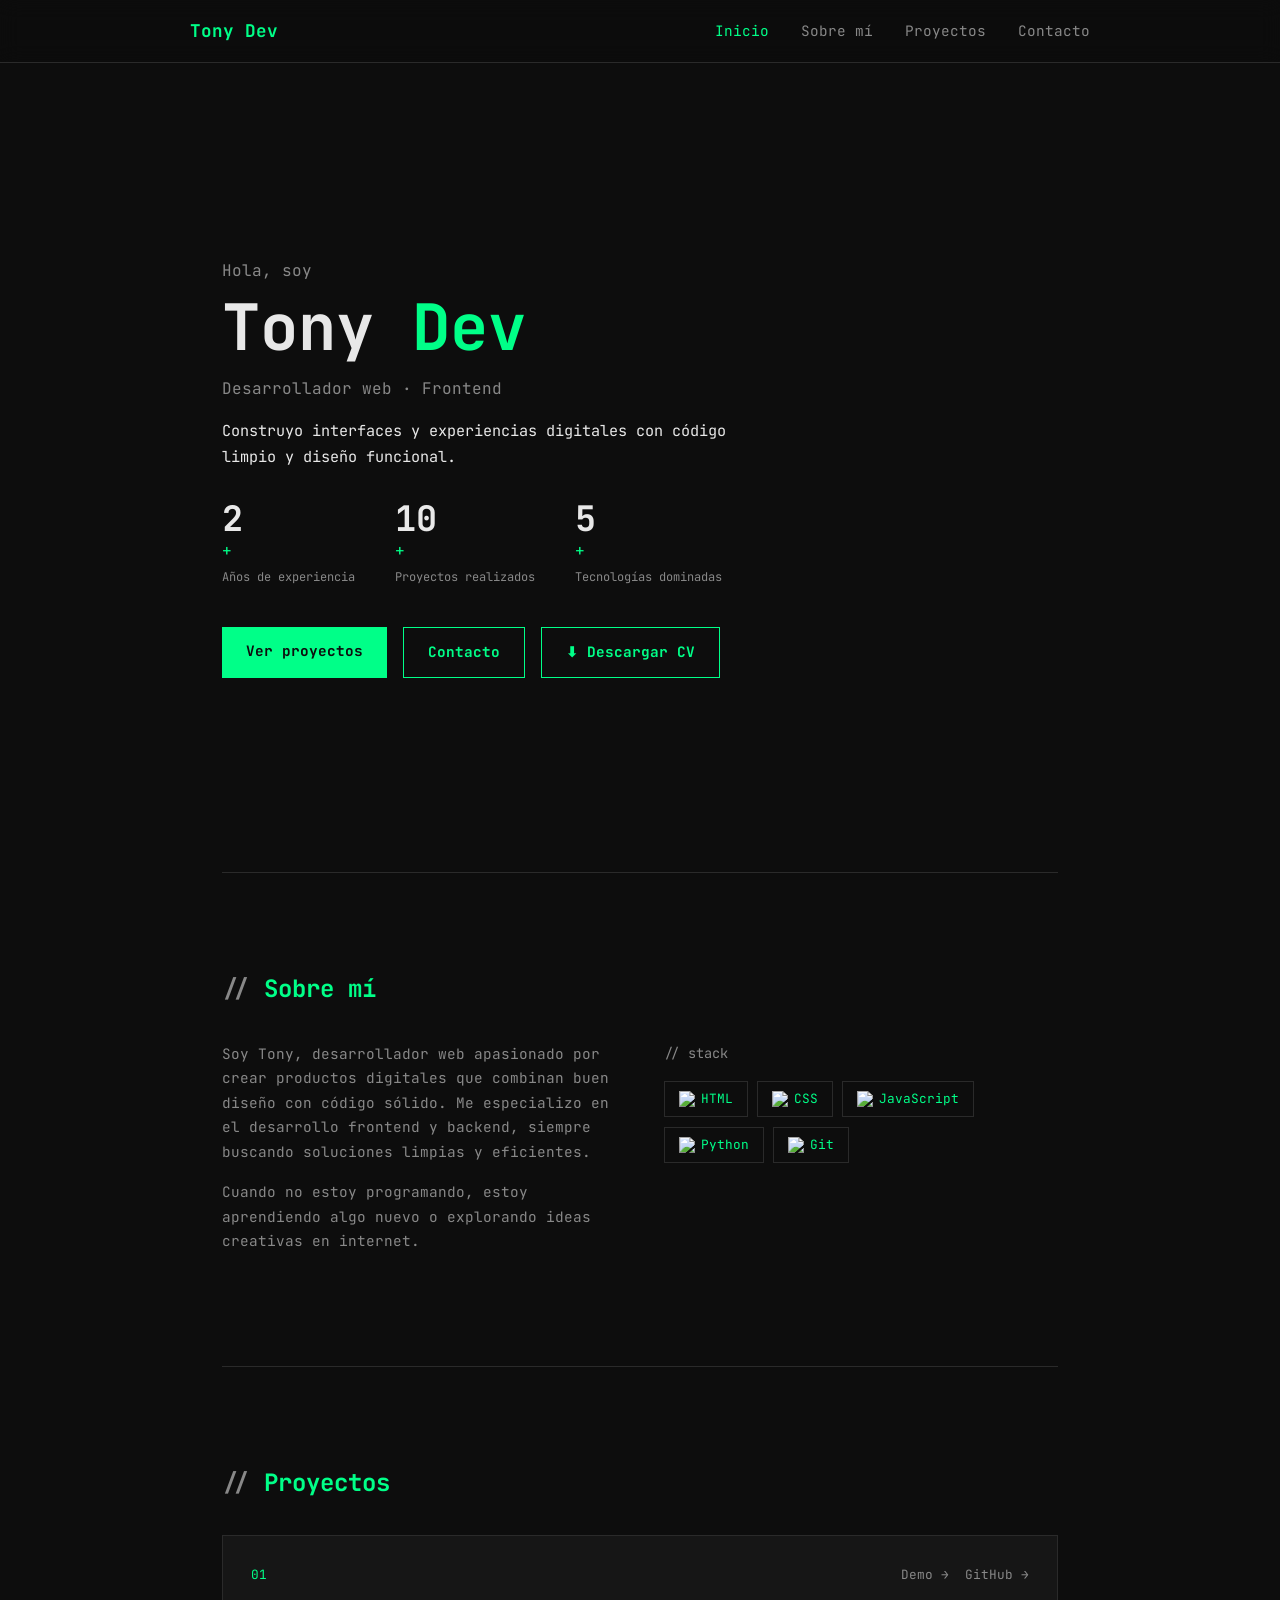
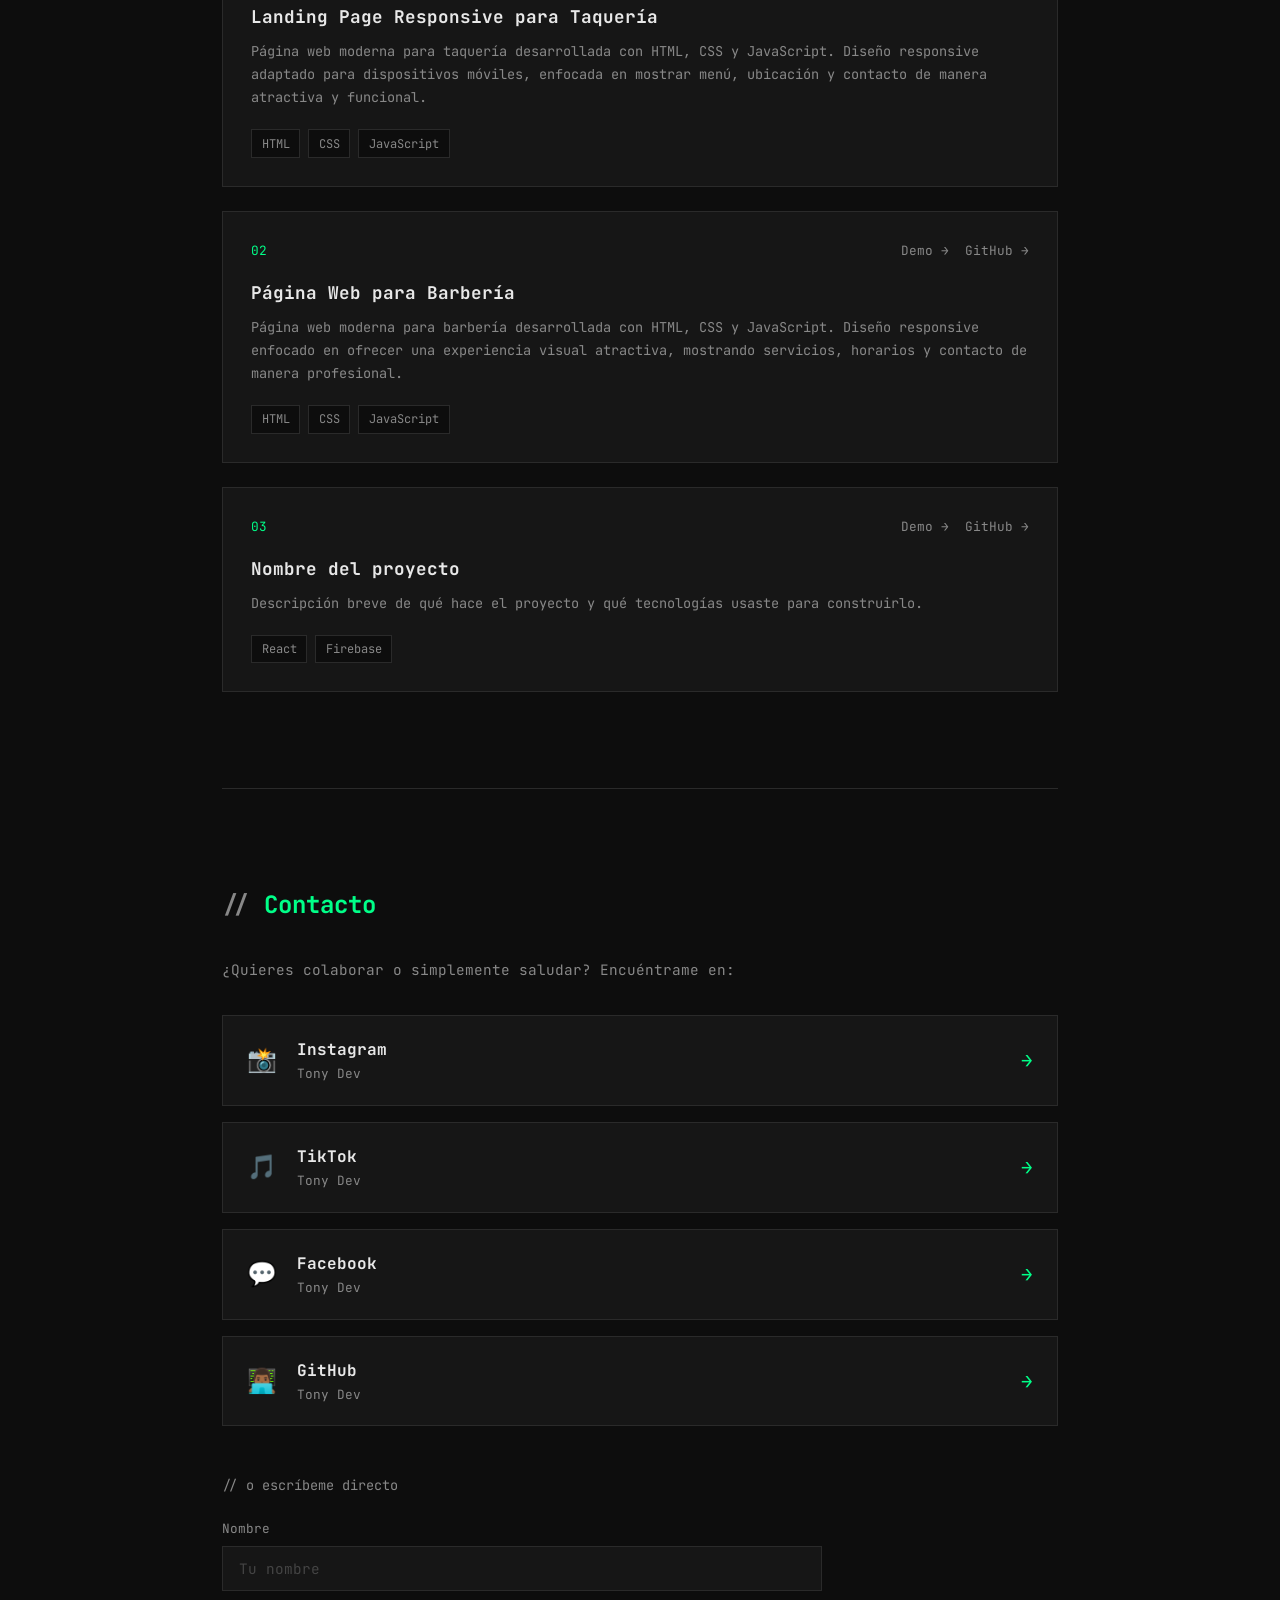
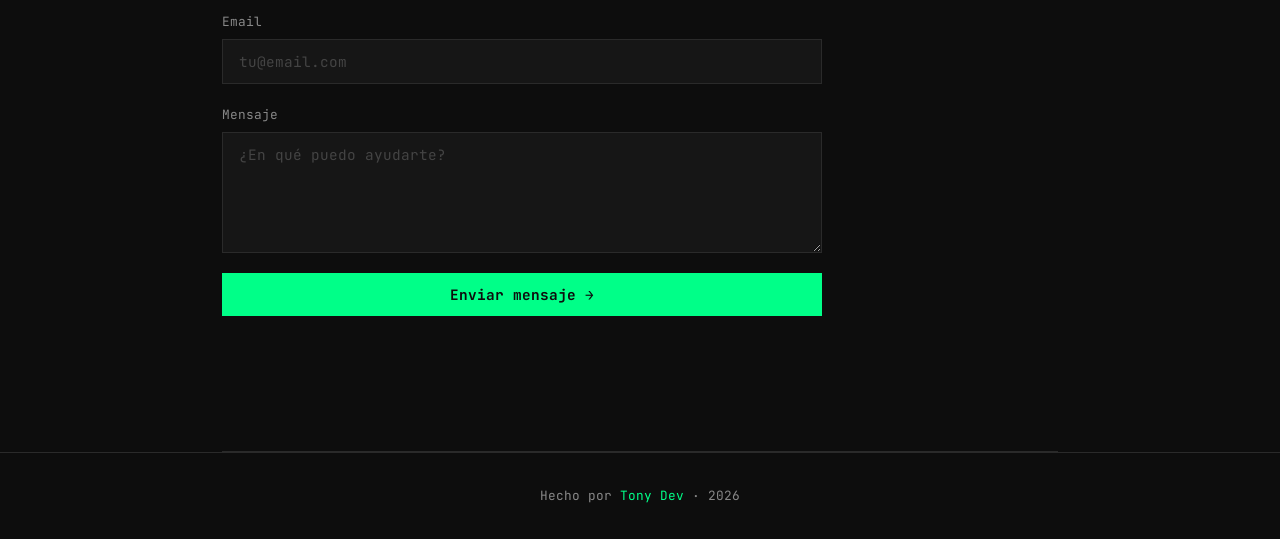
==== commit e25359e2: "index.html" ====
--- a/index.html
+++ b/index.html
@@ -61,7 +61,7 @@
     <section id="hero">
       <p class="hero-saludo">Hola, soy</p>
       <h1>Tony<span class="accent"> Dev</span></h1>
-      <p class="hero-rol">Desarrollador web · Frontend · Backend</p>
+      <p class="hero-rol">Desarrollador web · Frontend</p>
       <p class="hero-desc">Construyo interfaces y experiencias digitales con código limpio y diseño funcional.</p>
 
       <!-- CONTADORES -->
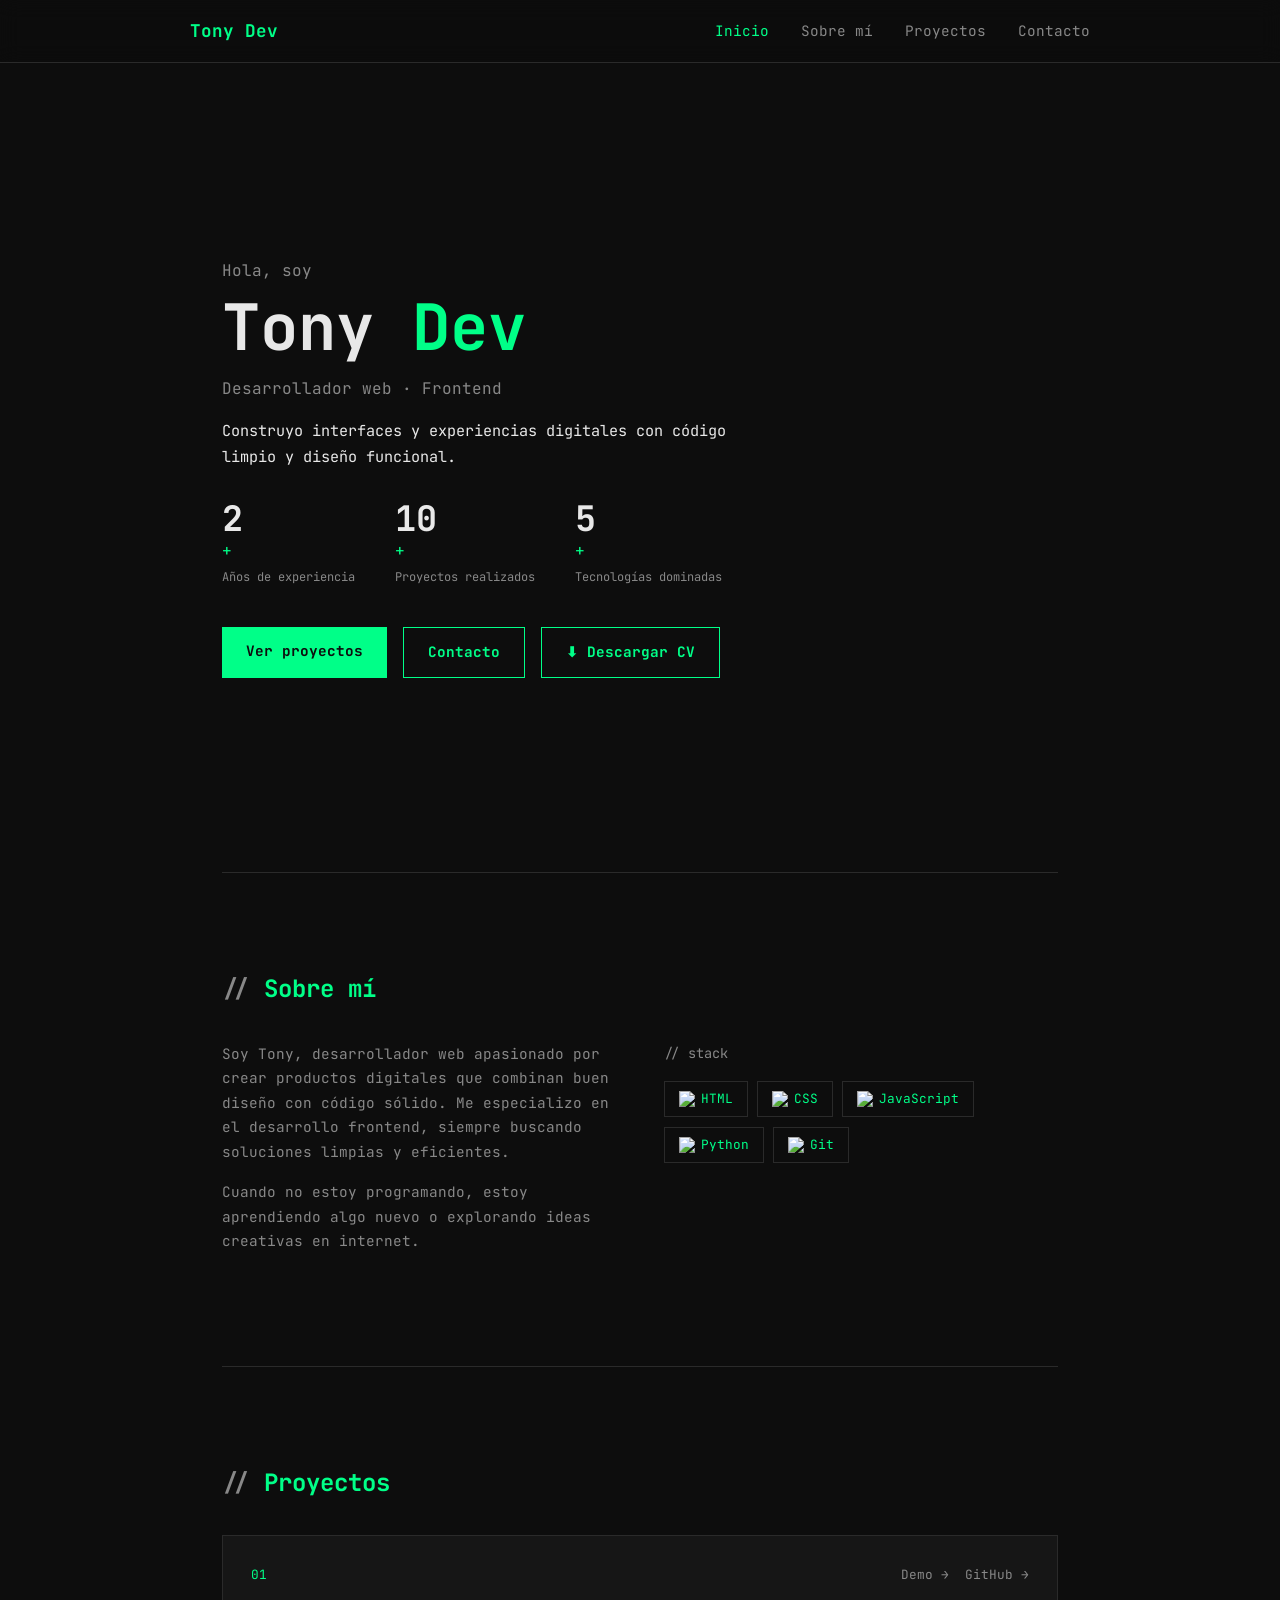
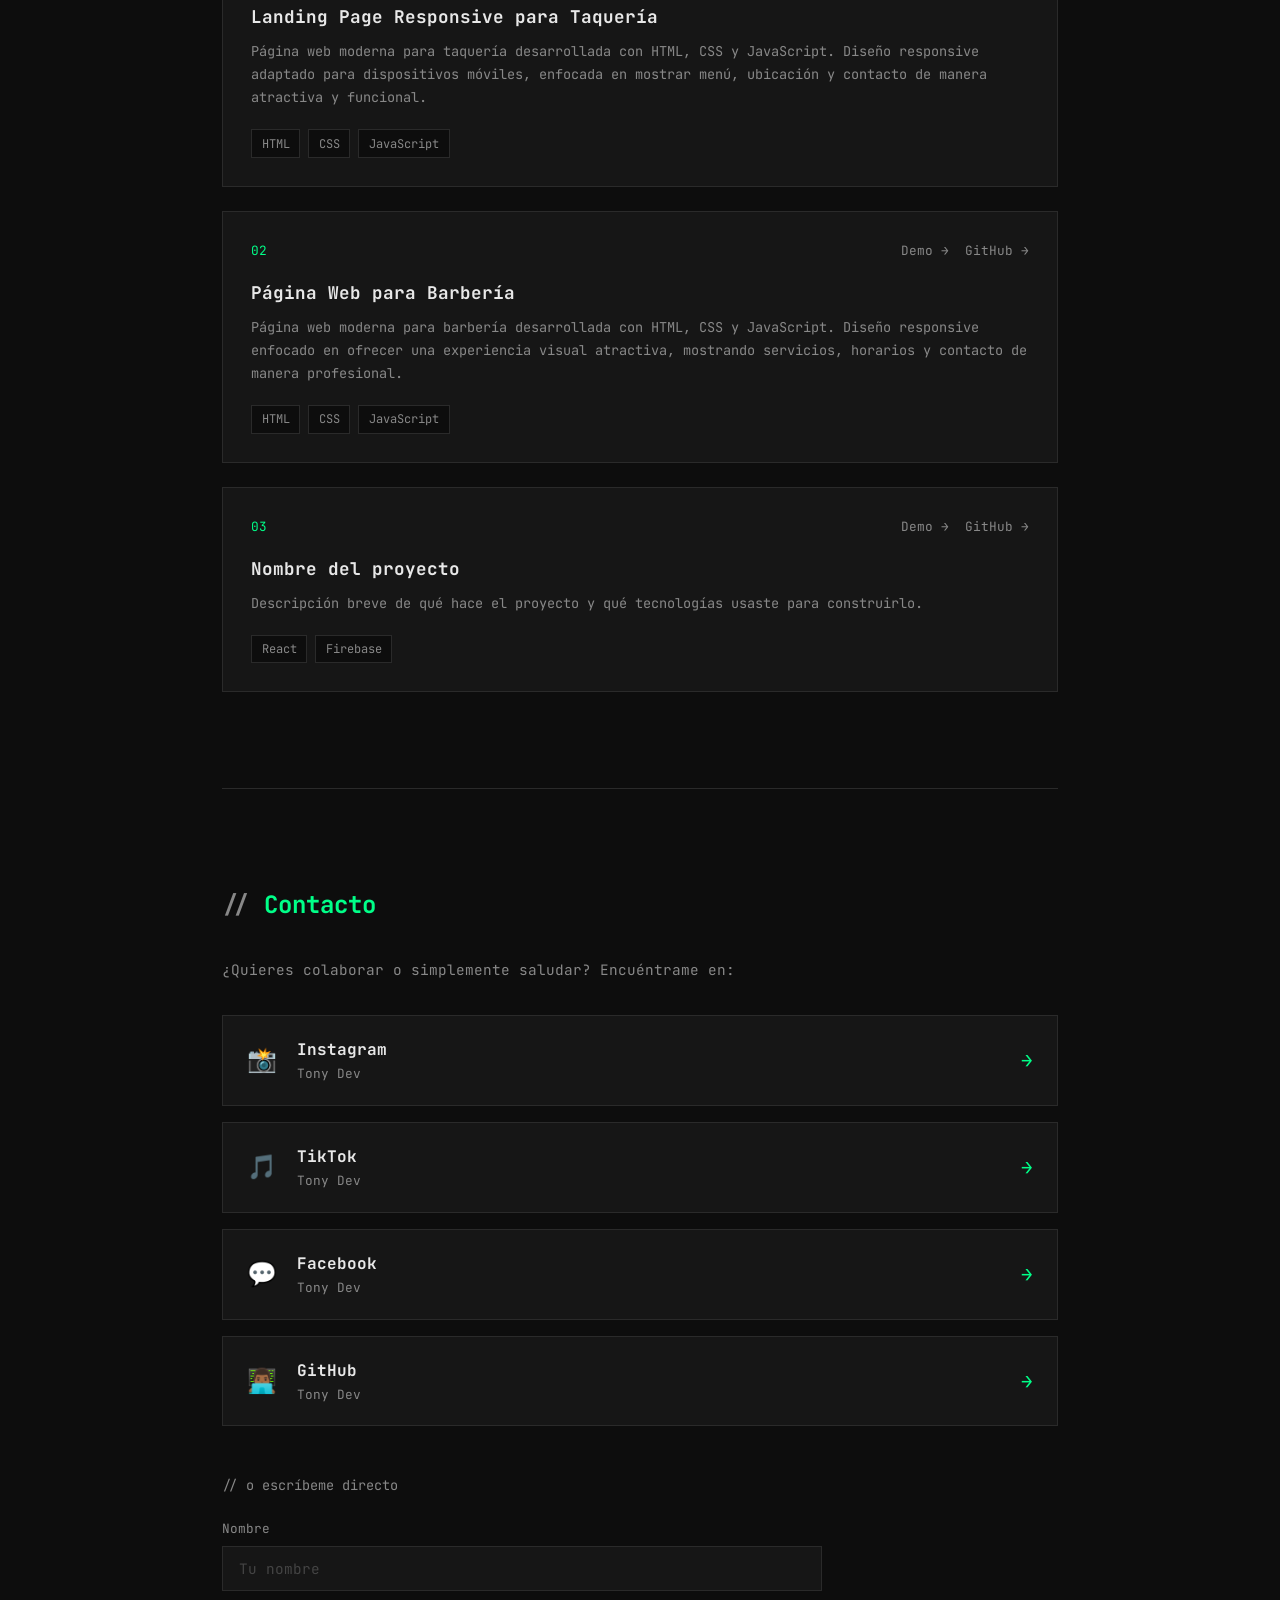
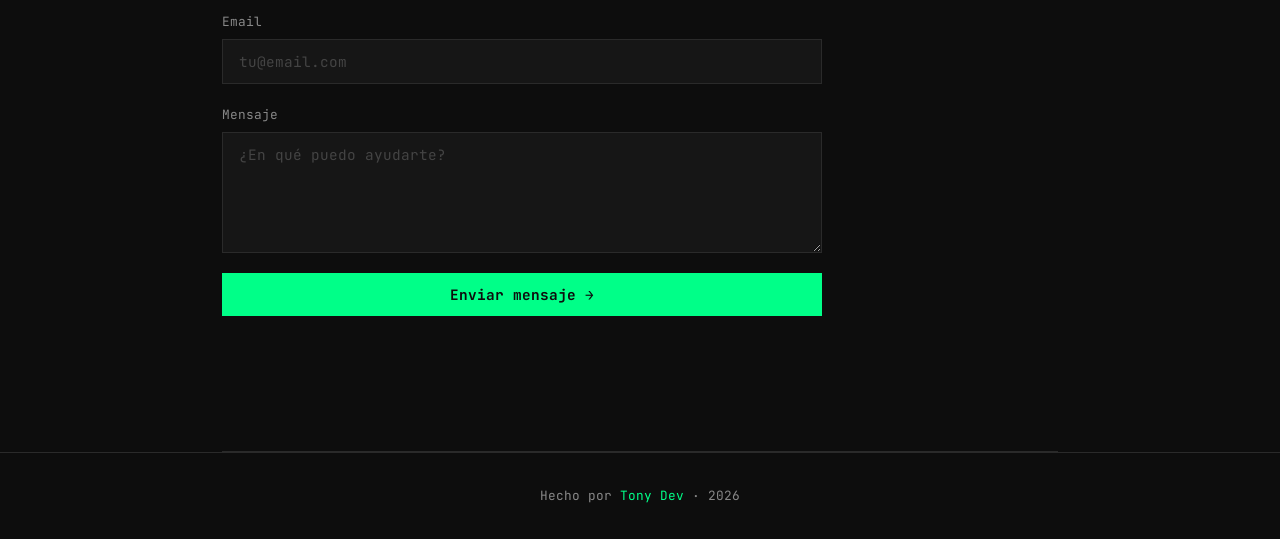
==== commit 54da1929: "index.html" ====
--- a/index.html
+++ b/index.html
@@ -92,7 +92,7 @@
       <h2>Sobre mí</h2>
       <div class="sobre-grid">
         <div class="sobre-texto">
-          <p>Soy Tony, desarrollador web apasionado por crear productos digitales que combinan buen diseño con código sólido. Me especializo en el desarrollo frontend y backend, siempre buscando soluciones limpias y eficientes.</p>
+          <p>Soy Tony, desarrollador web apasionado por crear productos digitales que combinan buen diseño con código sólido. Me especializo en el desarrollo frontend, siempre buscando soluciones limpias y eficientes.</p>
           <p>Cuando no estoy programando, estoy aprendiendo algo nuevo o explorando ideas creativas en internet.</p>
         </div>
         <div class="stack">
